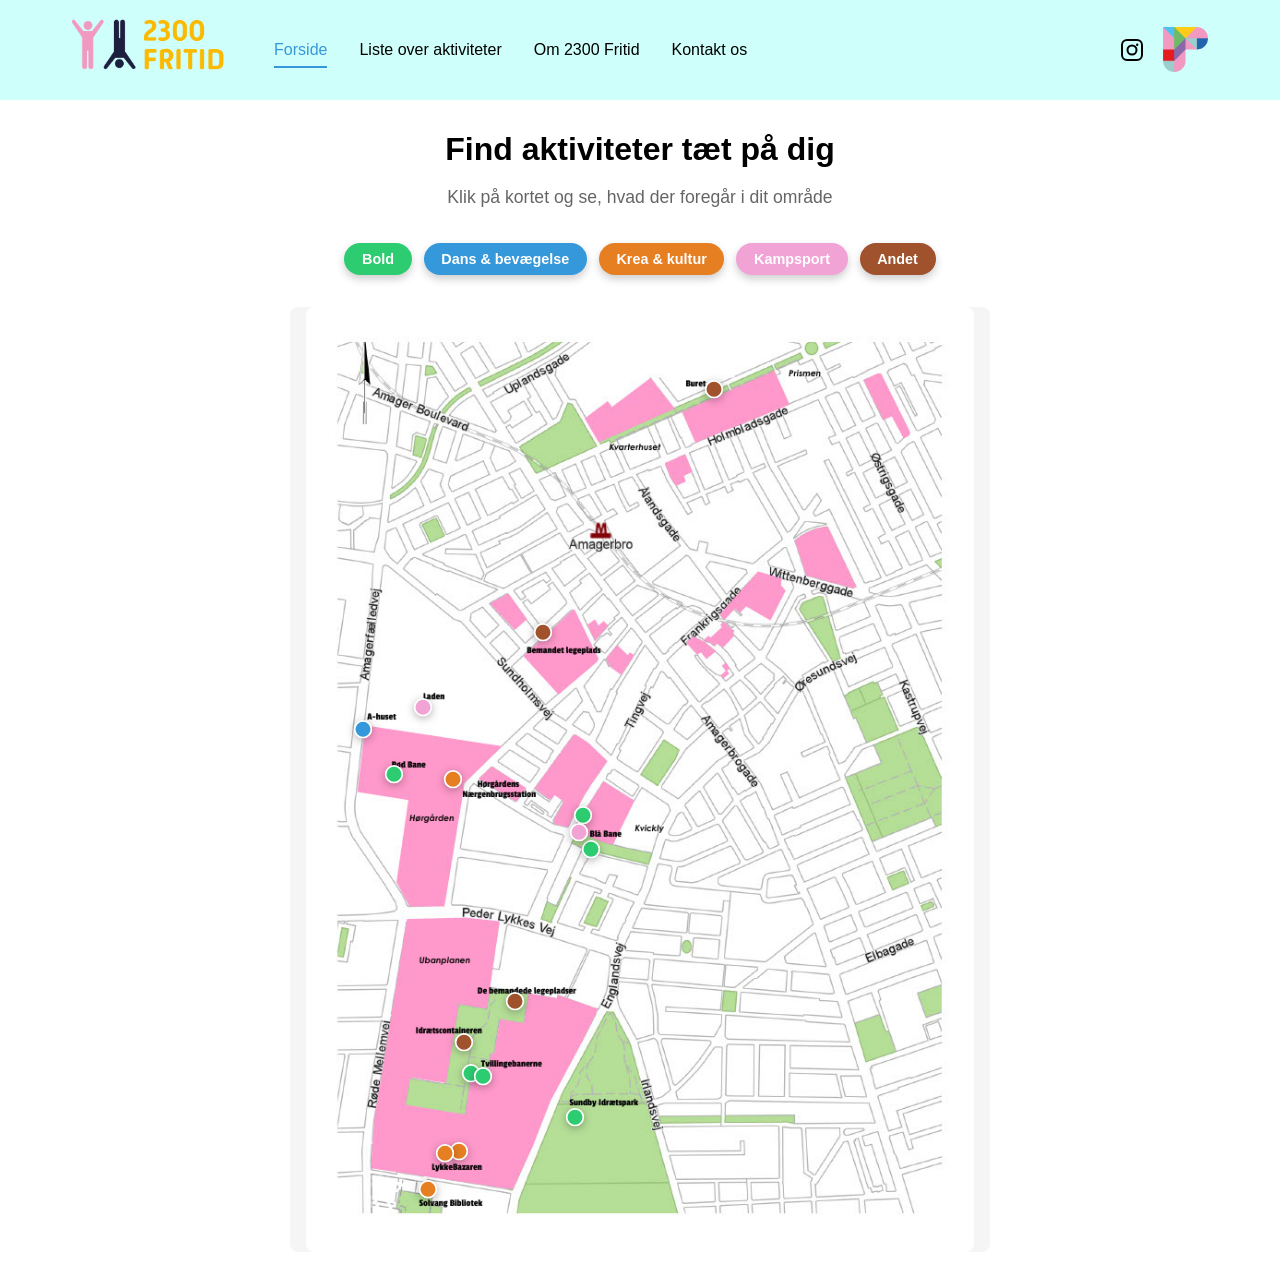
==== index.html @ 0fa1263b "Correct spacing in 'Om 2300Fritid' link" ====
<!DOCTYPE html>
<html lang="da">
<head>
    <meta charset="UTF-8">
    <meta name="viewport" content="width=device-width, initial-scale=1.0">
    <title>2300 Fritid - Forside</title>
    <link rel="stylesheet" href="style/header.css">
    <link rel="stylesheet" href="style/map.css">
</head>
<body>
    <!-- Header -->
    <header class="header">
        <div class="header-container">
            <div class="logo">
                <img src="billeder/2300 fritid logo.png" alt="2300 Fritid Logo">
            </div>
            <nav class="navigation">
                <ul class="nav-list">
                    <li><a href="index.html" class="nav-link active">Forside</a></li>
                    <li><a href="liste.html" class="nav-link">Liste over aktiviteter</a></li>
                    <li><a href="om.html" class="nav-link">Om 2300 Fritid</a></li>
                    <li><a href="kontakt.html" class="nav-link">Kontakt os</a></li>
                </ul>
            </nav>
            <div class="header-icons">
                <a href="https://www.instagram.com/amagerplanen/" target="_blank" rel="noopener noreferrer" class="icon-link instagram-icon" aria-label="Følg os på Instagram">
                    <svg viewBox="0 0 24 24" width="24" height="24" fill="none" xmlns="http://www.w3.org/2000/svg">
                        <rect x="2" y="2" width="20" height="20" rx="5" stroke="currentColor" stroke-width="2"/>
                        <circle cx="12" cy="12" r="4.5" stroke="currentColor" stroke-width="2"/>
                        <circle cx="17.2" cy="6.8" r="1.2" fill="currentColor"/>
                    </svg>
                </a>
                <a href="https://amagerplanen.dk/" target="_blank" rel="noopener noreferrer" class="icon-link org-logo-link" aria-label="Besøg Amagerplanens hjemmeside">
                    <img src="billeder/Logo Amagerplanen uden tekst_lille.png" alt="Amagerplanen Logo">
                </a>
            </div>
        </div>
    </header>
    <!-- Main Content -->
    <main>
        <section class="hero">
            <h1>Find aktiviteter tæt på dig</h1>
            <p>Klik på kortet og se, hvad der foregår i dit område</p>
        </section>
        <!-- Filter Buttons -->
        <div id="filter-buttons"></div>
        <!-- Map Container with Image -->
        <div id="map-container">
            <img id="map-image" src="billeder/Kort med navne.png" alt="Kort over Amagerplanen">
        </div>
       
    </main>
    <!-- Load data and scripts -->
    <script src="data/activities.js"></script>
    <script src="js/map.js"></script>
</body>
</html>
---- style/header.css ----
/* ===========================
   Header Styling
   =========================== */
* {
    margin: 0;
    padding: 0;
    box-sizing: border-box;
}
body {
    font-family: 'Segoe UI', Tahoma, Geneva, Verdana, sans-serif;
    line-height: 1.6;
    color: #000000;
}
/* Header */
.header {
    background-color: #CFFFFA;
    position: sticky;
    top: 0;
    z-index: 100;
}
.header-container {
    max-width: 1200px;
    margin: 0 auto;
    display: flex;
    align-items: center;
    justify-content: space-between;
    padding: 1rem 2rem;
}
/* Logo */
.logo img {
    height: 60px;
    width: auto;
    object-fit: contain;
}
/* Navigation */
.navigation {
    flex: 1;
    margin-left: 3rem;
    text-align: right;
}
.nav-list {
    display: flex;
    list-style: none;
    gap: 2rem;
}
.nav-link {
    text-decoration: none;
    color: #000000;
    font-size: 1rem;
    font-weight: 500;
    transition: color 0.3s ease, border-bottom 0.3s ease;
    padding-bottom: 0.5rem;
    border-bottom: 2px solid transparent;
}
.nav-link:hover {
    color: #3498db;
    border-bottom-color: #3498db;
}
.nav-link.active {
    color: #3498db;
    border-bottom-color: #3498db;
}
/* Header Icons (Instagram + Organisationslogo) */
.header-icons {
    display: flex;
    align-items: center;
    gap: 16px;
}
.icon-link {
    display: flex;
    align-items: center;
    justify-content: center;
    text-decoration: none;
    transition: opacity 0.2s ease, transform 0.2s ease;
}
.icon-link:hover {
    opacity: 0.75;
    transform: scale(1.05);
}
.instagram-icon {
    color: #000000;
    width: 30px;
    height: 30px;
}
.org-logo-link img {
    height: 45px;
    width: auto;
    object-fit: contain;
    display: block;
}
/* Hero Section */
.hero {
    color: black;
    text-align: center;
    padding: 1.5rem 2rem;
}
.hero h1 {
    font-size: 2rem;
    font-weight: 600;
    margin: 0 0 0.5rem 0;
}
.hero p {
    font-size: 1.1rem;
    color: #555;
    opacity: 0.9;
    margin: 0;
}

/* Responsive Design */
@media (max-width: 768px) {
    .header-container {
        flex-direction: column;
        gap: 0.5rem;
        padding: 1rem;
    }
    .navigation {
        margin-left: 0;
        width: 100%;
    }
    .nav-list {
        flex-direction: column;
        gap: 0.5rem;
    }
    .nav-link {
        display: block;
        padding: 0.75rem 1rem;
        text-align: center;
    }
    .header-icons {
        justify-content: center;
        margin-top: 0.5rem;
    }
    .hero h1 {
        font-size: 1.8rem;
    }
    .hero p {
        font-size: 1rem;
    }
}
---- style/map.css ----
/* ===========================
   Map Styling (Aktiviteter på kort)
   =========================== */

/* ===== FILTER BUTTONS ===== */

#filter-buttons {
  display: flex;
  gap: 0.75rem;
  justify-content: center;
  flex-wrap: wrap;
  margin: 0.5rem auto 2rem auto;
  padding: 0 1rem;
  max-width: 1000px;
}

.filter-button {
  padding: 0.5rem 1.1rem;
  border: none;
  border-radius: 50px;
  font-size: 0.9rem;
  font-weight: 700;
  cursor: pointer;
  transition: all 0.3s ease;
  color: white;
  opacity: 1;
  transform: scale(1);
  box-shadow: 0 4px 8px rgba(0, 0, 0, 0.2);
}

/* Kategori-specifikke farver */
.filter-button.bold {
  background-color: #2ecc71;
}

.filter-button.dans-bevægelse {
  background-color: #3498db;
}

.filter-button.krea-kultur {
  background-color: #e67e22;
}

.filter-button.kampsport {
  background-color: #f1a3d6;
}

.filter-button.andet {
  background-color: #a0522d;
}

/* Ikke-aktiv tilstand (fravalgt filter) */
.filter-button:not(.active) {
  opacity: 0.45;
  transform: scale(0.94);
  box-shadow: none;
}

.filter-button.active:hover {
  transform: scale(1.05);
}

.filter-button:hover:not(.active) {
  opacity: 0.7;
}

/* ===== MAP CONTAINER ===== */

#map-container {
  position: relative;
  width: 100%;
  max-width: 700px;
  margin: 2rem auto;
  padding: 0 1rem;
  background-color: #f5f5f5;
  border-radius: 8px;
  overflow: hidden;
}

#map-image {
  display: block;
  width: 100%;
  height: auto;
  border-radius: 8px;
}

/* ===== MAP PINS ===== */

.map-pin {
  position: absolute;
  transform: translate(-50%, -50%);
  cursor: pointer;
  transition: all 0.3s ease;
  z-index: 10;
}

.map-pin.hidden {
  display: none;
}

.map-pin:hover {
  transform: translate(-50%, -50%) scale(1.2);
  z-index: 20;
}

.pin-icon {
  filter: drop-shadow(0 2px 4px rgba(0, 0, 0, 0.3));
}

/* Pin-farver baseret på kategori */
.map-pin.bold {
  color: #2ecc71; /* Grøn */
}

.map-pin.dans-bevægelse {
  color: #3498db; /* Blå */
}

.map-pin.krea-kultur {
  color: #e67e22; /* Orange */
}

.map-pin.kampsport {
  color: #f1a3d6; /* Lyserosa */
}

.map-pin.andet {
  color: #a0522d; /* Brun */
}

/* ===== POPUP ===== */

.activity-popup {
  position: fixed;
  top: 0;
  left: 0;
  width: 100%;
  height: 100%;
  background-color: rgba(0, 0, 0, 0.6);
  display: flex;
  align-items: center;
  justify-content: center;
  z-index: 1000;
  animation: fadeIn 0.3s ease;
}

@keyframes fadeIn {
  from {
    opacity: 0;
  }
  to {
    opacity: 1;
  }
}

.popup-content {
  background-color: white;
  border-radius: 12px;
  padding: 2rem;
  max-width: 500px;
  width: 90%;
  box-shadow: 0 8px 32px rgba(0, 0, 0, 0.3);
  position: relative;
  animation: slideUp 0.3s ease;
}

@keyframes slideUp {
  from {
    transform: translateY(30px);
    opacity: 0;
  }
  to {
    transform: translateY(0);
    opacity: 1;
  }
}

.popup-close {
  position: absolute;
  top: 1rem;
  right: 1rem;
  background: none;
  border: none;
  font-size: 2rem;
  cursor: pointer;
  color: #999;
  transition: color 0.3s ease;
  width: 40px;
  height: 40px;
  display: flex;
  align-items: center;
  justify-content: center;
}

.popup-close:hover {
  color: #333;
}

.popup-header {
  display: flex;
  align-items: center;
  gap: 1rem;
  margin-bottom: 1.5rem;
  padding-bottom: 1rem;
  border-bottom: 2px solid #eee;
}

.popup-header h3 {
  margin: 0;
  font-size: 1.5rem;
  flex: 1;
}

.popup-badge {
  display: inline-block;
  padding: 0.5rem 1rem;
  border-radius: 20px;
  color: white;
  font-size: 0.85rem;
  font-weight: 600;
  white-space: nowrap;
}

/* Badge-farver baseret på kategori */
.popup-badge.bold {
  background-color: #2ecc71;
}

.popup-badge.dans-bevægelse {
  background-color: #3498db;
}

.popup-badge.krea-kultur {
  background-color: #e67e22;
}

.popup-badge.kampsport {
  background-color: #f1a3d6;
}

.popup-badge.andet {
  background-color: #a0522d;
}

.popup-body {
  font-size: 0.95rem;
  line-height: 1.8;
}

.popup-row {
  margin: 0.75rem 0;
}

.popup-row strong {
  display: block;
  color: #333;
  margin-bottom: 0.3rem;
}

/* ===== RESPONSIVE ===== */

@media (max-width: 768px) {
  #filter-buttons {
    gap: 0.5rem;
    margin: 0.5rem auto 1.5rem auto;
  }

  .filter-button {
    padding: 0.45rem 0.9rem;
    font-size: 0.85rem;
  }

  .popup-content {
    padding: 1.5rem;
  }

  .popup-header h3 {
    font-size: 1.2rem;
  }

  .popup-badge {
    font-size: 0.75rem;
    padding: 0.4rem 0.8rem;
  }

  .popup-body {
    font-size: 0.9rem;
  }

  .map-pin {
    transform: translate(-50%, -50%) scale(0.9);
  }

  .map-pin:hover {
    transform: translate(-50%, -50%) scale(1);
  }
}

@media (max-width: 480px) {
  #filter-buttons {
    gap: 0.3rem;
  }

  .filter-button {
    padding: 0.4rem 0.75rem;
    font-size: 0.75rem;
    min-width: 80px;
  }

  .popup-content {
    width: 95%;
    padding: 1rem;
  }

  .popup-close {
    width: 32px;
    height: 32px;
    font-size: 1.5rem;
  }
}
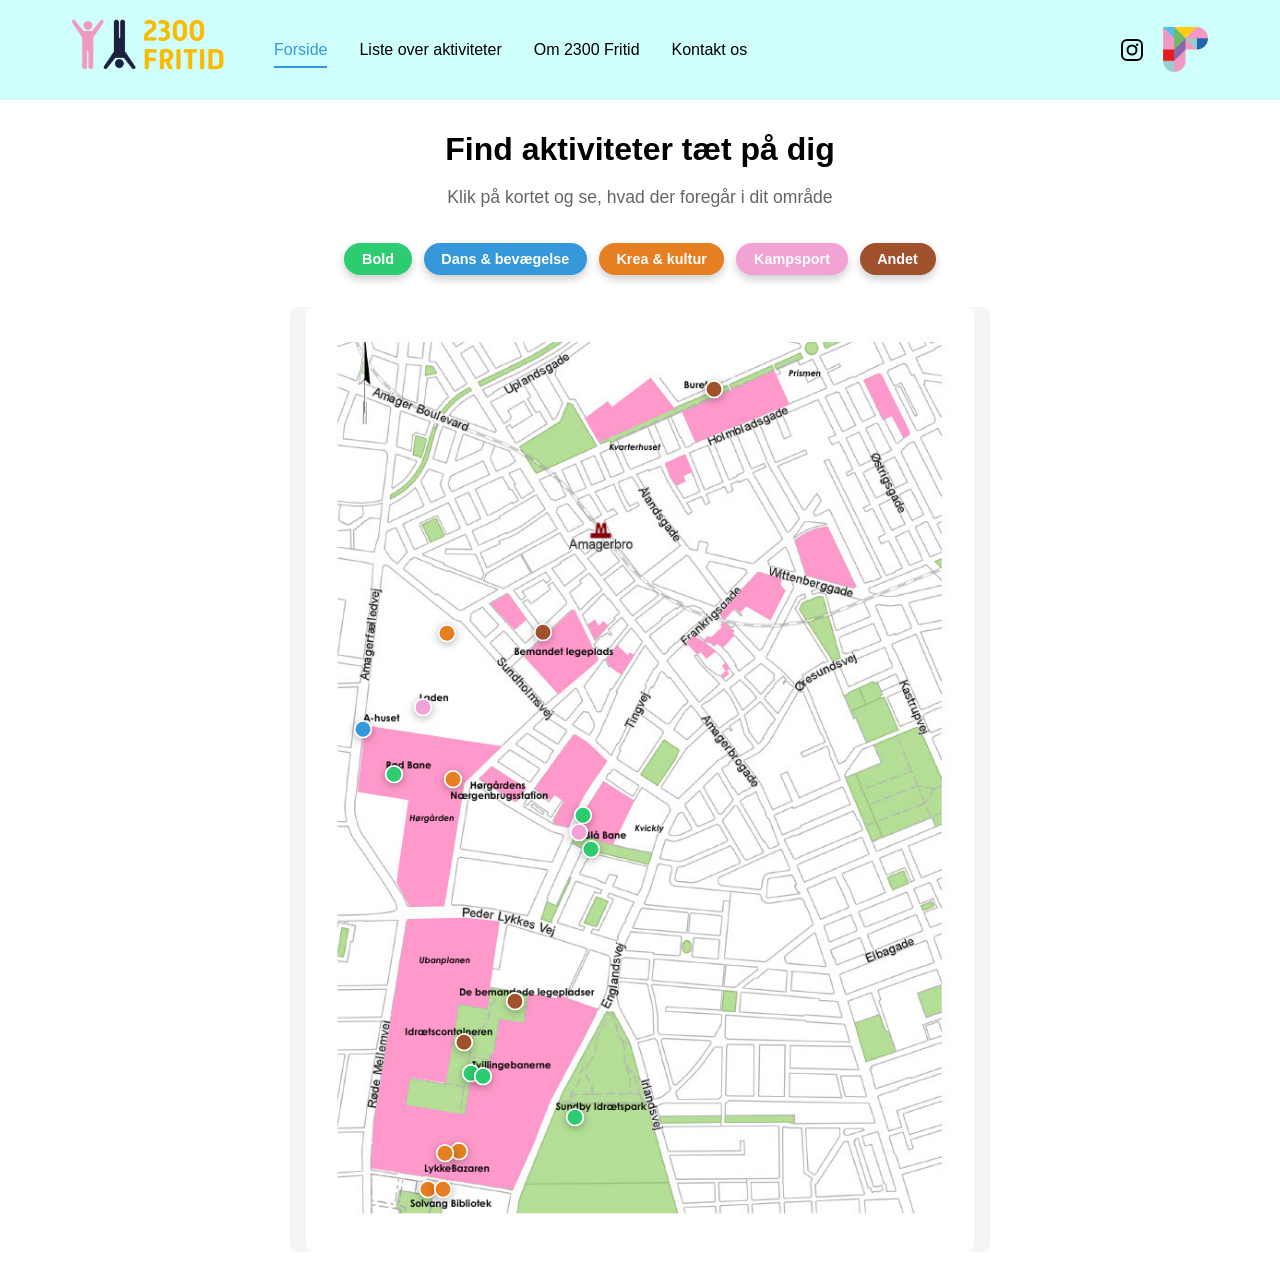
==== commit 82b002ab: "Update map image source in index.html" ====
--- a/index.html
+++ b/index.html
@@ -46,7 +46,7 @@
         <div id="filter-buttons"></div>
         <!-- Map Container with Image -->
         <div id="map-container">
-            <img id="map-image" src="billeder/Kort med navne.png" alt="Kort over Amagerplanen">
+            <img id="map-image" src="billeder/Kort med navne (1).png" alt="Kort over Amagerplanen">
         </div>
        
     </main>
--- a/style/map.css
+++ b/style/map.css
@@ -126,6 +126,25 @@
 
 .map-pin.andet {
   color: #a0522d; /* Brun */
+}
+
+/* ===== FAKTABOKS (under kortet, centreret) ===== */
+
+.fact-box {
+  max-width: 700px;
+  margin: 0 auto 2rem auto;
+  padding: 1rem 1.5rem;
+  background-color: #f0f9f8;
+  border-left: 4px solid #3498db;
+  border-radius: 8px;
+  text-align: center;
+}
+
+.fact-box p {
+  margin: 0;
+  font-size: 1rem;
+  color: #333;
+  line-height: 1.6;
 }
 
 /* ===== POPUP ===== */
@@ -249,6 +268,8 @@
 
 .popup-row {
   margin: 0.75rem 0;
+  overflow-wrap: anywhere;
+  word-break: break-word;
 }
 
 .popup-row strong {
@@ -257,6 +278,16 @@
   margin-bottom: 0.3rem;
 }
 
+.contact-link-inline {
+  color: #3498db;
+  text-decoration: underline;
+  font-weight: 600;
+}
+
+.contact-link-inline:hover {
+  color: #2980b9;
+}
+
 /* ===== RESPONSIVE ===== */
 
 @media (max-width: 768px) {
@@ -270,6 +301,15 @@
     font-size: 0.85rem;
   }
 
+  .fact-box {
+    margin: 0 auto 1.5rem auto;
+    padding: 0.85rem 1.1rem;
+  }
+
+  .fact-box p {
+    font-size: 0.9rem;
+  }
+
   .popup-content {
     padding: 1.5rem;
   }
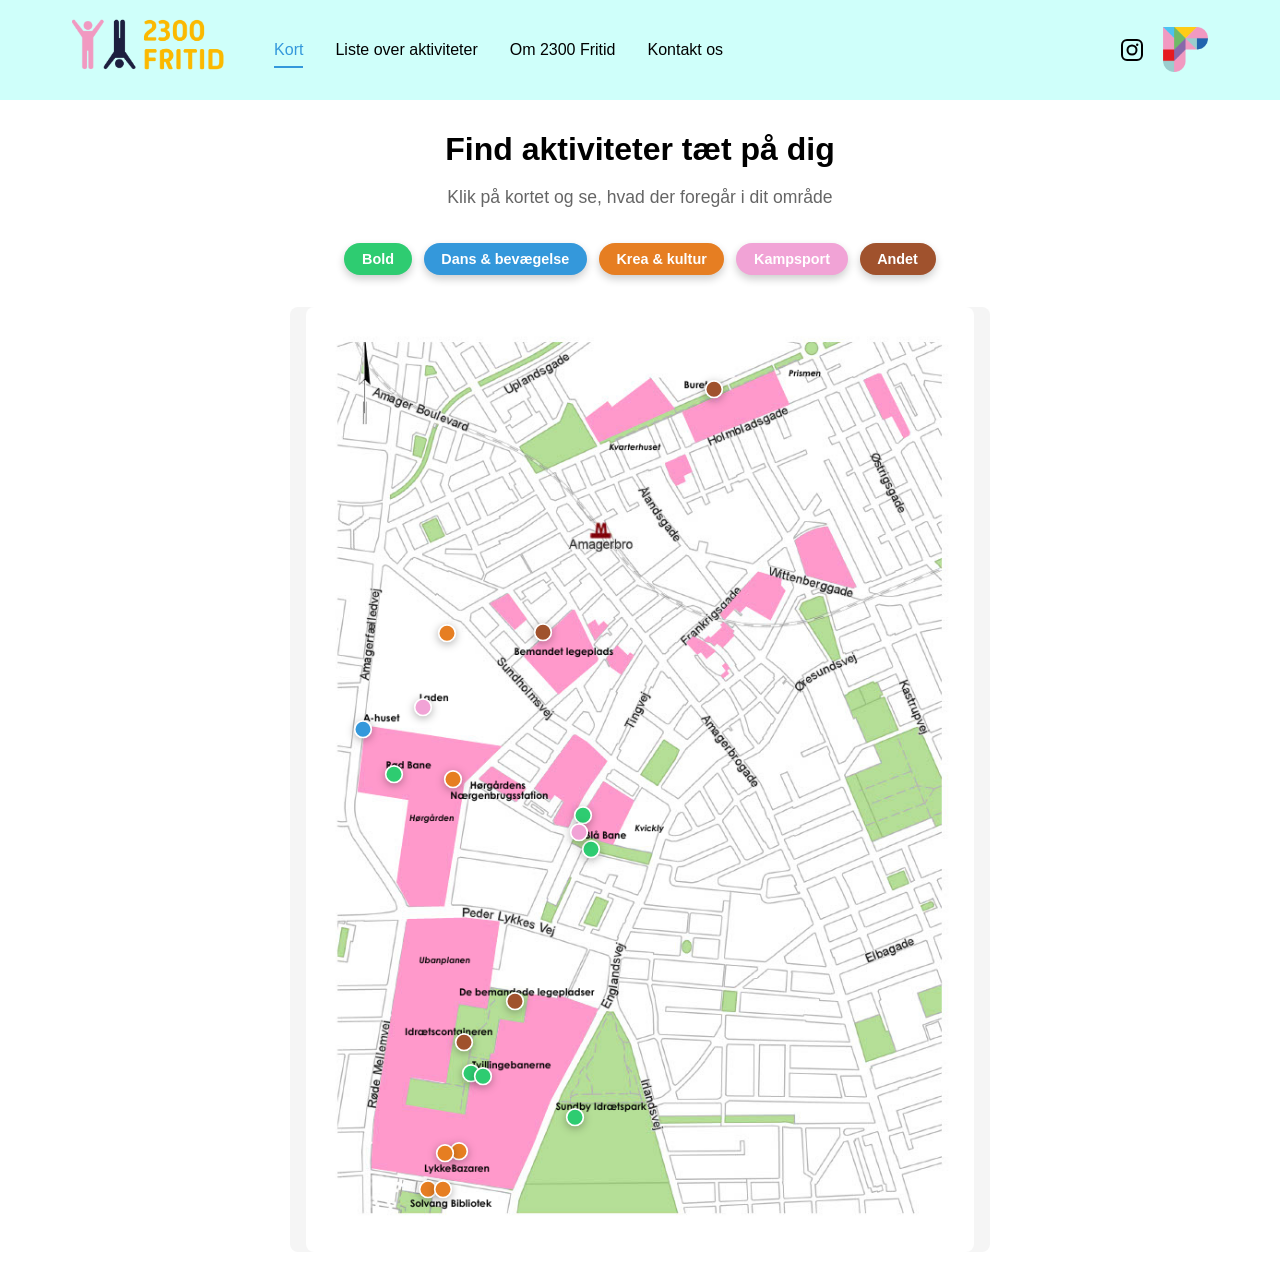
==== commit fb580b96: "Change active navigation link from 'Forside' to 'Kort'" ====
--- a/index.html
+++ b/index.html
@@ -11,12 +11,12 @@
     <!-- Header -->
     <header class="header">
         <div class="header-container">
-            <div class="logo">
+            <a href="index.html" class="logo">
                 <img src="billeder/2300 fritid logo.png" alt="2300 Fritid Logo">
-            </div>
+            </a>
             <nav class="navigation">
                 <ul class="nav-list">
-                    <li><a href="index.html" class="nav-link active">Forside</a></li>
+                    <li><a href="index.html" class="nav-link active">Kort</a></li>
                     <li><a href="liste.html" class="nav-link">Liste over aktiviteter</a></li>
                     <li><a href="om.html" class="nav-link">Om 2300 Fritid</a></li>
                     <li><a href="kontakt.html" class="nav-link">Kontakt os</a></li>
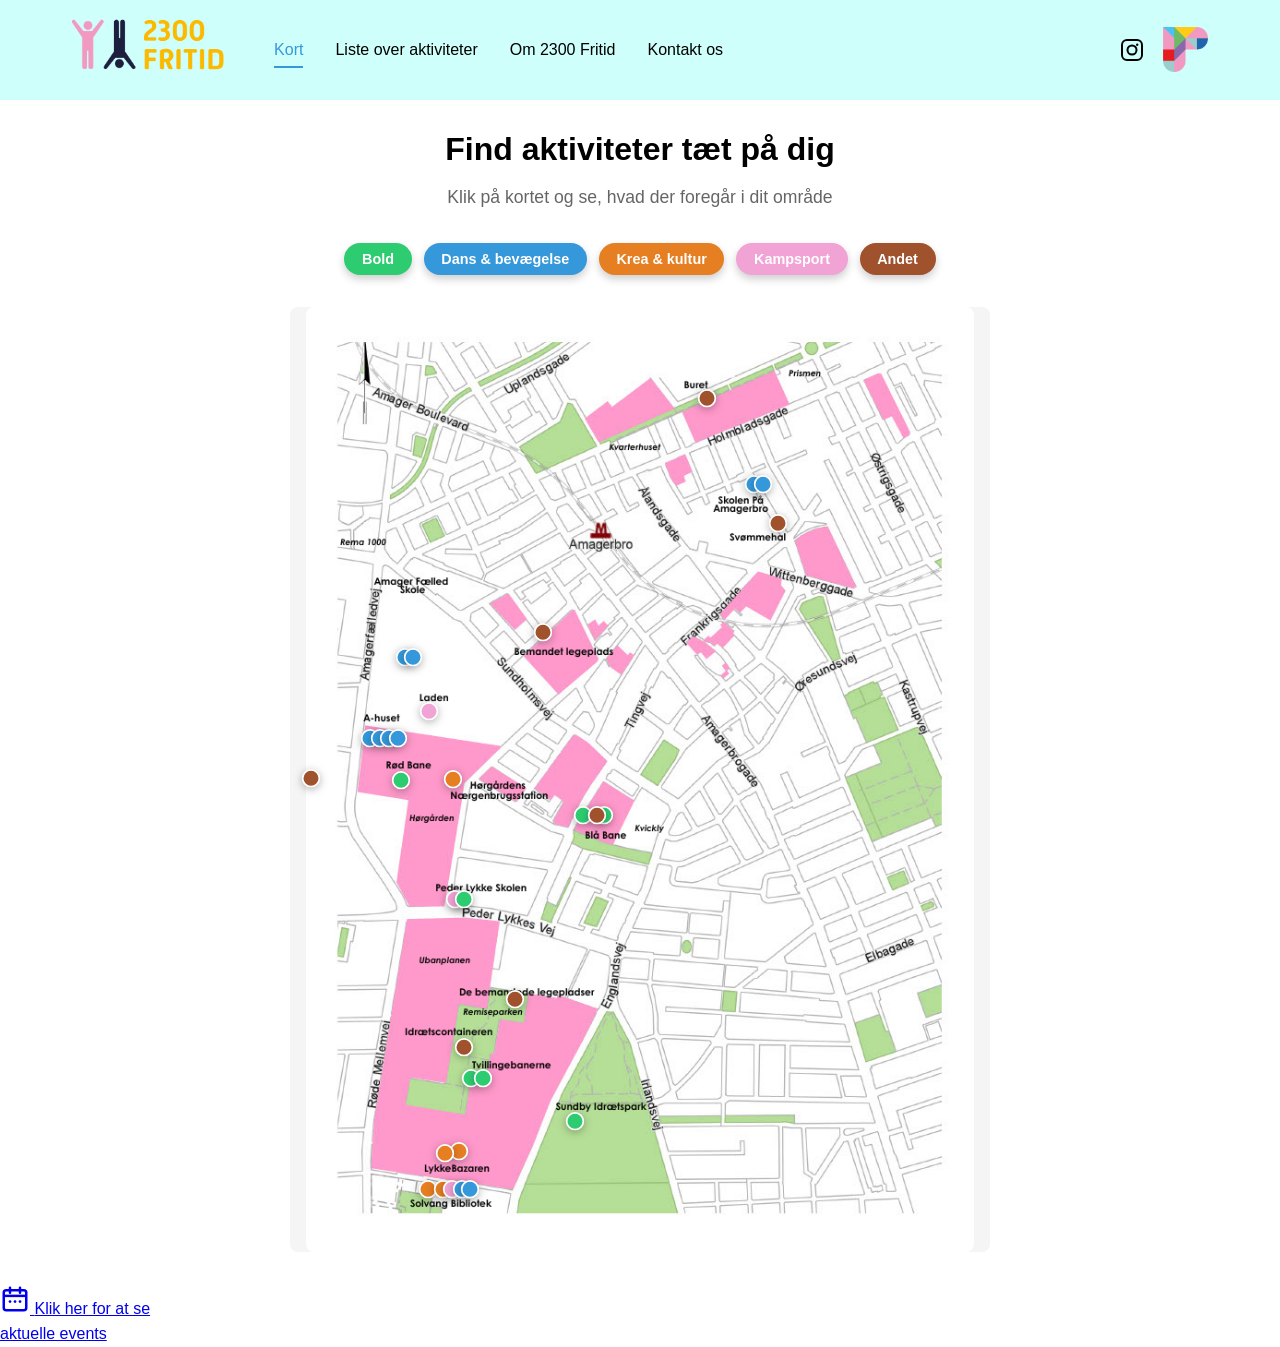
==== commit 9349f35e: "Refactor map container and add events button" ====
--- a/index.html
+++ b/index.html
@@ -44,11 +44,23 @@
         </section>
         <!-- Filter Buttons -->
         <div id="filter-buttons"></div>
-        <!-- Map Container with Image -->
-        <div id="map-container">
-            <img id="map-image" src="billeder/Kort med navne (1).png" alt="Kort over Amagerplanen">
+        <!-- Map Container with Image + Events-knap -->
+        <div id="map-wrapper">
+            <div id="map-container">
+                <img id="map-image" src="billeder/Kort med navne (1).png" alt="Kort over Amagerplanen">
+            </div>
+            <a href="events.html" class="events-button">
+                <svg viewBox="0 0 24 24" width="30" height="30" fill="none" xmlns="http://www.w3.org/2000/svg">
+                    <rect x="3" y="5" width="18" height="16" rx="2" stroke="currentColor" stroke-width="2"/>
+                    <path d="M3 9.5h18" stroke="currentColor" stroke-width="2"/>
+                    <path d="M8 3v4M16 3v4" stroke="currentColor" stroke-width="2" stroke-linecap="round"/>
+                    <circle cx="8" cy="14" r="1.1" fill="currentColor"/>
+                    <circle cx="12" cy="14" r="1.1" fill="currentColor"/>
+                    <circle cx="16" cy="14" r="1.1" fill="currentColor"/>
+                </svg>
+                <span>Klik her for at se<br>aktuelle events</span>
+            </a>
         </div>
-       
     </main>
     <!-- Load data and scripts -->
     <script src="data/activities.js"></script>
--- a/style/header.css
+++ b/style/header.css
@@ -108,10 +108,15 @@
 
 /* Responsive Design */
 @media (max-width: 768px) {
+    /* Disable sticky header on small screens so it doesn't cover content */
+    .header {
+        position: static;
+    }
+
     .header-container {
         flex-direction: column;
         gap: 0.5rem;
-        padding: 1rem;
+        padding: 0.5rem 1rem;
     }
     .navigation {
         margin-left: 0;
@@ -123,12 +128,23 @@
     }
     .nav-link {
         display: block;
-        padding: 0.75rem 1rem;
+        padding: 0.5rem 0.75rem;
         text-align: center;
     }
     .header-icons {
         justify-content: center;
         margin-top: 0.5rem;
+        gap: 8px;
+    }
+
+    /* Reduce logo and icon sizes on mobile so header uses less vertical space */
+    .logo img { height: 40px; }
+    .org-logo-link img { height: 32px; }
+    .instagram-icon { width: 24px; height: 24px; }
+
+    /* Make hero more compact on mobile so content appears sooner */
+    .hero {
+        padding: 1rem;
     }
     .hero h1 {
         font-size: 1.8rem;
--- a/style/map.css
+++ b/style/map.css
@@ -217,17 +217,28 @@
 
 .popup-header {
   display: flex;
-  align-items: center;
-  gap: 1rem;
+  flex-direction: column;
+  align-items: flex-start;
+  gap: 0.75rem;
   margin-bottom: 1.5rem;
   padding-bottom: 1rem;
+  padding-right: 2rem;
   border-bottom: 2px solid #eee;
 }
 
 .popup-header h3 {
   margin: 0;
   font-size: 1.5rem;
-  flex: 1;
+}
+
+/* Række med kategori-badge og evt. pris-badge, under titlen */
+.popup-badges {
+  display: flex;
+  flex-direction: row;
+  align-items: center;
+  flex-wrap: wrap;
+  gap: 0.5rem;
+  max-width: 100%;
 }
 
 .popup-badge {
@@ -261,6 +272,26 @@
   background-color: #a0522d;
 }
 
+/* Pris-badge: Gratis (teal) / Kræver betaling (lilla) */
+.price-badge {
+  display: inline-block;
+  padding: 0.4rem 0.9rem;
+  border-radius: 20px;
+  color: white;
+  font-size: 0.8rem;
+  font-weight: 700;
+  white-space: normal;
+  text-align: center;
+}
+
+.price-badge.price-free {
+  background-color: #16a085;
+}
+
+.price-badge.price-paid {
+  background-color: #8e44ad;
+}
+
 .popup-body {
   font-size: 0.95rem;
   line-height: 1.8;
@@ -323,6 +354,11 @@
     padding: 0.4rem 0.8rem;
   }
 
+  .price-badge {
+    font-size: 0.7rem;
+    padding: 0.35rem 0.7rem;
+  }
+
   .popup-body {
     font-size: 0.9rem;
   }
@@ -357,4 +393,8 @@
     height: 32px;
     font-size: 1.5rem;
   }
-}
+
+  .popup-header {
+    padding-right: 0;
+  }
+}
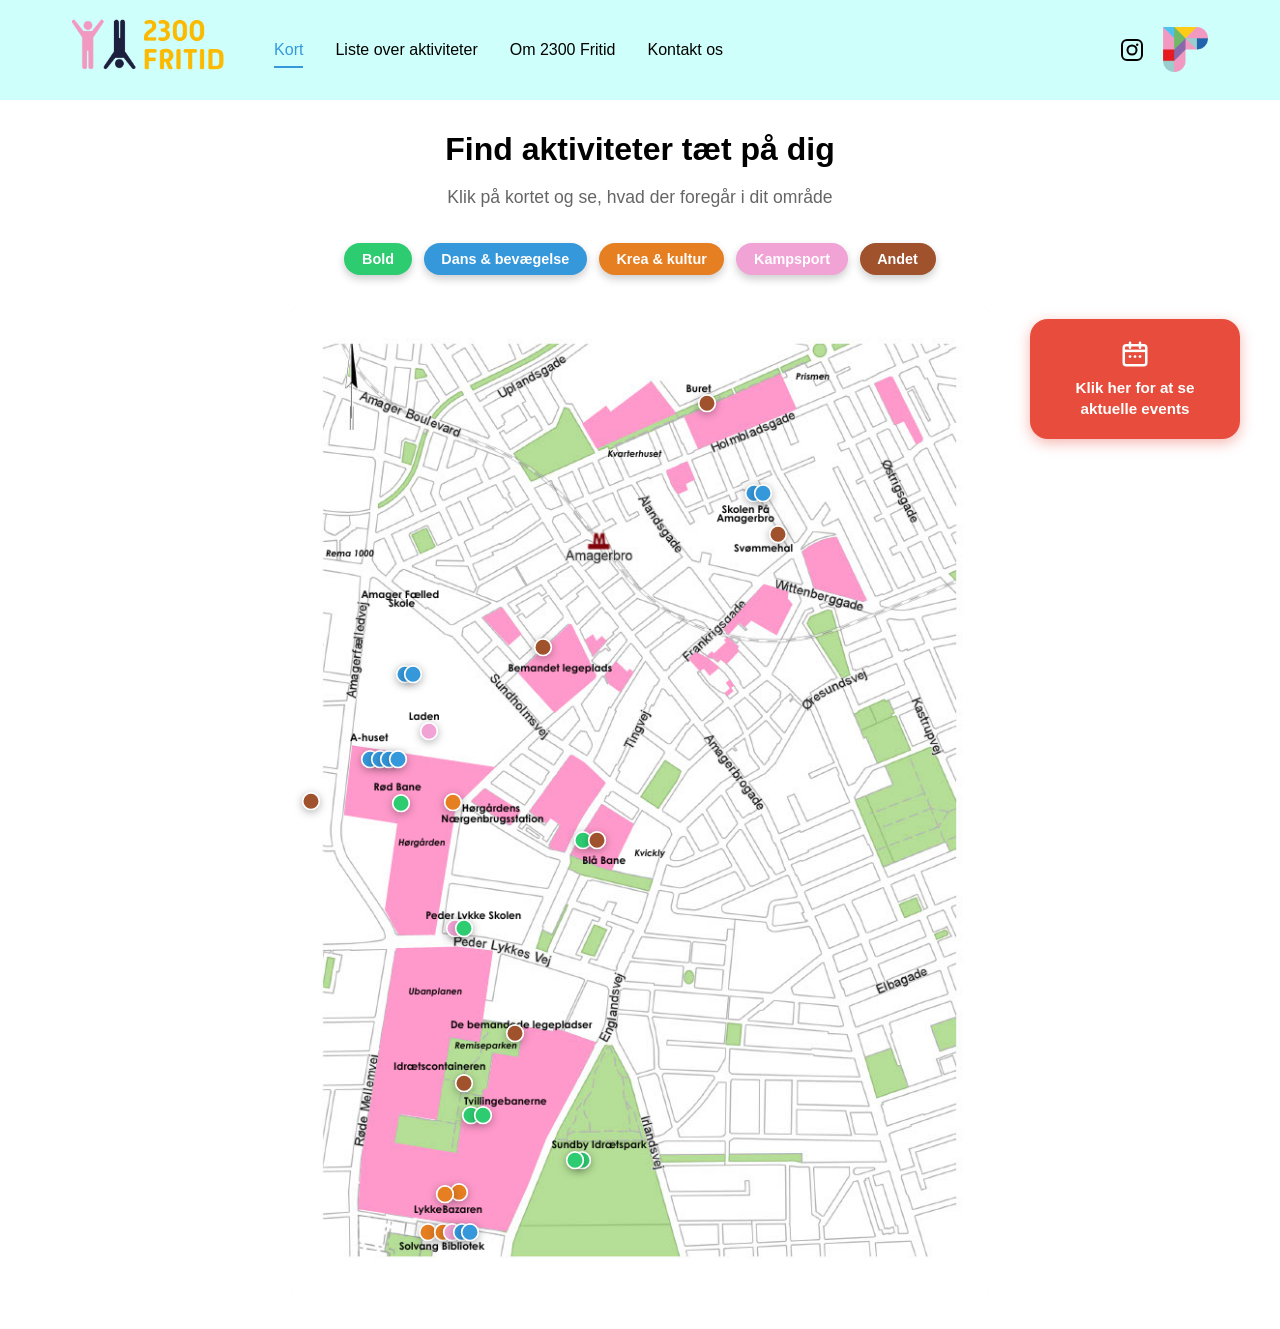
==== commit 5f37f7a1: "Add responsive mobile hamburger navigation for all pages and keep desktop layout unchanged." ====
--- a/index.html
+++ b/index.html
@@ -14,7 +14,12 @@
             <a href="index.html" class="logo">
                 <img src="billeder/2300 fritid logo.png" alt="2300 Fritid Logo">
             </a>
-            <nav class="navigation">
+            <button class="hamburger-menu" id="hamburger-menu" aria-label="Menu" aria-expanded="false">
+                <span></span>
+                <span></span>
+                <span></span>
+            </button>
+            <nav class="navigation" id="navigation">
                 <ul class="nav-list">
                     <li><a href="index.html" class="nav-link active">Kort</a></li>
                     <li><a href="liste.html" class="nav-link">Liste over aktiviteter</a></li>
@@ -65,5 +70,6 @@
     <!-- Load data and scripts -->
     <script src="data/activities.js"></script>
     <script src="js/map.js"></script>
+    <script src="js/hamburger.js"></script>
 </body>
 </html>
--- a/style/header.css
+++ b/style/header.css
@@ -25,6 +25,7 @@
     align-items: center;
     justify-content: space-between;
     padding: 1rem 2rem;
+    position: relative;
 }
 /* Logo */
 .logo img {
@@ -88,6 +89,34 @@
     object-fit: contain;
     display: block;
 }
+/* Hamburger menu */
+.hamburger-menu {
+    display: none;
+    background: transparent;
+    border: none;
+    cursor: pointer;
+    padding: 0.5rem;
+    margin-left: auto;
+    z-index: 101;
+}
+.hamburger-menu span {
+    display: block;
+    width: 28px;
+    height: 3px;
+    margin: 5px 0;
+    background-color: #000;
+    border-radius: 3px;
+    transition: transform 0.3s ease, opacity 0.3s ease;
+}
+.hamburger-menu.active span:nth-child(1) {
+    transform: rotate(45deg) translate(7px, 7px);
+}
+.hamburger-menu.active span:nth-child(2) {
+    opacity: 0;
+}
+.hamburger-menu.active span:nth-child(3) {
+    transform: rotate(-45deg) translate(7px, -7px);
+}
 /* Hero Section */
 .hero {
     color: black;
@@ -114,42 +143,91 @@
     }
 
     .header-container {
-        flex-direction: column;
+        flex-wrap: wrap;
         gap: 0.5rem;
         padding: 0.5rem 1rem;
     }
+
+    .logo {
+        flex: 1;
+    }
+
+    .logo img {
+        height: 46px;
+    }
+
+    .header-icons {
+        justify-content: flex-end;
+        gap: 10px;
+        margin-left: auto;
+    }
+
+    .hamburger-menu {
+        display: block;
+        order: 2;
+    }
+
     .navigation {
+        width: 100%;
+        max-height: 0;
+        overflow: hidden;
         margin-left: 0;
-        width: 100%;
-    }
+        opacity: 0;
+        transition: max-height 0.3s ease, opacity 0.3s ease;
+    }
+
+    .navigation.active {
+        max-height: 420px;
+        opacity: 1;
+    }
+
     .nav-list {
         flex-direction: column;
-        gap: 0.5rem;
-    }
+        gap: 0;
+        width: 100%;
+    }
+
+    .nav-list li {
+        width: 100%;
+    }
+
     .nav-link {
         display: block;
+        padding: 0.75rem 1rem;
+        border-bottom: 1px solid rgba(0, 0, 0, 0.08);
+        text-align: left;
+    }
+
+    .nav-link:hover,
+    .nav-link.active {
+        background-color: rgba(52, 152, 219, 0.06);
+        border-bottom-color: transparent;
+    }
+
+    .header-icons {
+        order: 3;
+    }
+}
+
+@media (max-width: 480px) {
+    .header-container {
         padding: 0.5rem 0.75rem;
-        text-align: center;
-    }
+    }
+
+    .logo img {
+        height: 42px;
+    }
+
     .header-icons {
-        justify-content: center;
-        margin-top: 0.5rem;
         gap: 8px;
     }
 
-    /* Reduce logo and icon sizes on mobile so header uses less vertical space */
-    .logo img { height: 40px; }
-    .org-logo-link img { height: 32px; }
-    .instagram-icon { width: 24px; height: 24px; }
-
-    /* Make hero more compact on mobile so content appears sooner */
-    .hero {
-        padding: 1rem;
-    }
-    .hero h1 {
-        font-size: 1.8rem;
-    }
-    .hero p {
-        font-size: 1rem;
-    }
-}
+    .instagram-icon {
+        width: 24px;
+        height: 24px;
+    }
+
+    .org-logo-link img {
+        height: 35px;
+    }
+}
--- a/style/map.css
+++ b/style/map.css
@@ -64,13 +64,21 @@
   opacity: 0.7;
 }
 
+/* ===== MAP WRAPPER + EVENTS-KNAP ===== */
+
+#map-wrapper {
+  position: relative;
+  max-width: 700px;
+  margin: 2rem auto;
+}
+
 /* ===== MAP CONTAINER ===== */
 
 #map-container {
   position: relative;
   width: 100%;
   max-width: 700px;
-  margin: 2rem auto;
+  margin: 0 auto;
   padding: 0 1rem;
   background-color: #f5f5f5;
   border-radius: 8px;
@@ -82,6 +90,78 @@
   width: 100%;
   height: auto;
   border-radius: 8px;
+}
+
+/* Events-knap: afrundet "kort" i stedet for en pille, så den skiller sig
+   tydeligt ud fra filterknapperne. På mobil/tablet ligger den over 
+   filter-knapperne og kortet (centreret). På desktop positioneres den
+   til højre for kortet med toppen på samme niveau som kortets top. */
+.events-button {
+  display: flex;
+  flex-direction: column;
+  align-items: center;
+  justify-content: center;
+  gap: 0.5rem;
+  width: 210px;
+  margin: 0 auto 2rem auto;
+  padding: 1.25rem 1rem;
+  background-color: #e74c3c;
+  color: white;
+  text-decoration: none;
+  border-radius: 18px;
+  box-shadow: 0 4px 14px rgba(231, 76, 60, 0.4);
+  text-align: center;
+  font-weight: 700;
+  font-size: 0.95rem;
+  line-height: 1.4;
+  animation: events-pulse 2.5s ease-in-out infinite;
+  transition: transform 0.2s ease;
+  order: -1;
+}
+
+.events-button:hover {
+  transform: scale(1.06);
+}
+
+.events-button svg {
+  flex-shrink: 0;
+}
+
+@keyframes events-pulse {
+  0%, 100% {
+    box-shadow: 0 4px 14px rgba(231, 76, 60, 0.4);
+  }
+  50% {
+    box-shadow: 0 4px 22px rgba(231, 76, 60, 0.65);
+  }
+}
+
+/* På brede skærme: flyt knappen ud til højre for kortet, uden at
+   kortet selv flytter sig. Toppen af knappen skal være på samme niveau
+   som toppen af kortet. */
+@media (min-width: 1150px) {
+  #map-wrapper {
+    display: flex;
+    align-items: flex-start;
+    gap: 2.5rem;
+  }
+
+  #map-container {
+    flex: 0 0 auto;
+    margin: 0;
+    padding: 0;
+  }
+
+  .events-button {
+    flex: 0 0 210px;
+    margin: 0;
+    margin-top: 0.75rem;
+    order: 0;
+  }
+
+  .events-button:hover {
+    transform: scale(1.06);
+  }
 }
 
 /* ===== MAP PINS ===== */
@@ -126,25 +206,6 @@
 
 .map-pin.andet {
   color: #a0522d; /* Brun */
-}
-
-/* ===== FAKTABOKS (under kortet, centreret) ===== */
-
-.fact-box {
-  max-width: 700px;
-  margin: 0 auto 2rem auto;
-  padding: 1rem 1.5rem;
-  background-color: #f0f9f8;
-  border-left: 4px solid #3498db;
-  border-radius: 8px;
-  text-align: center;
-}
-
-.fact-box p {
-  margin: 0;
-  font-size: 1rem;
-  color: #333;
-  line-height: 1.6;
 }
 
 /* ===== POPUP ===== */
@@ -332,15 +393,6 @@
     font-size: 0.85rem;
   }
 
-  .fact-box {
-    margin: 0 auto 1.5rem auto;
-    padding: 0.85rem 1.1rem;
-  }
-
-  .fact-box p {
-    font-size: 0.9rem;
-  }
-
   .popup-content {
     padding: 1.5rem;
   }
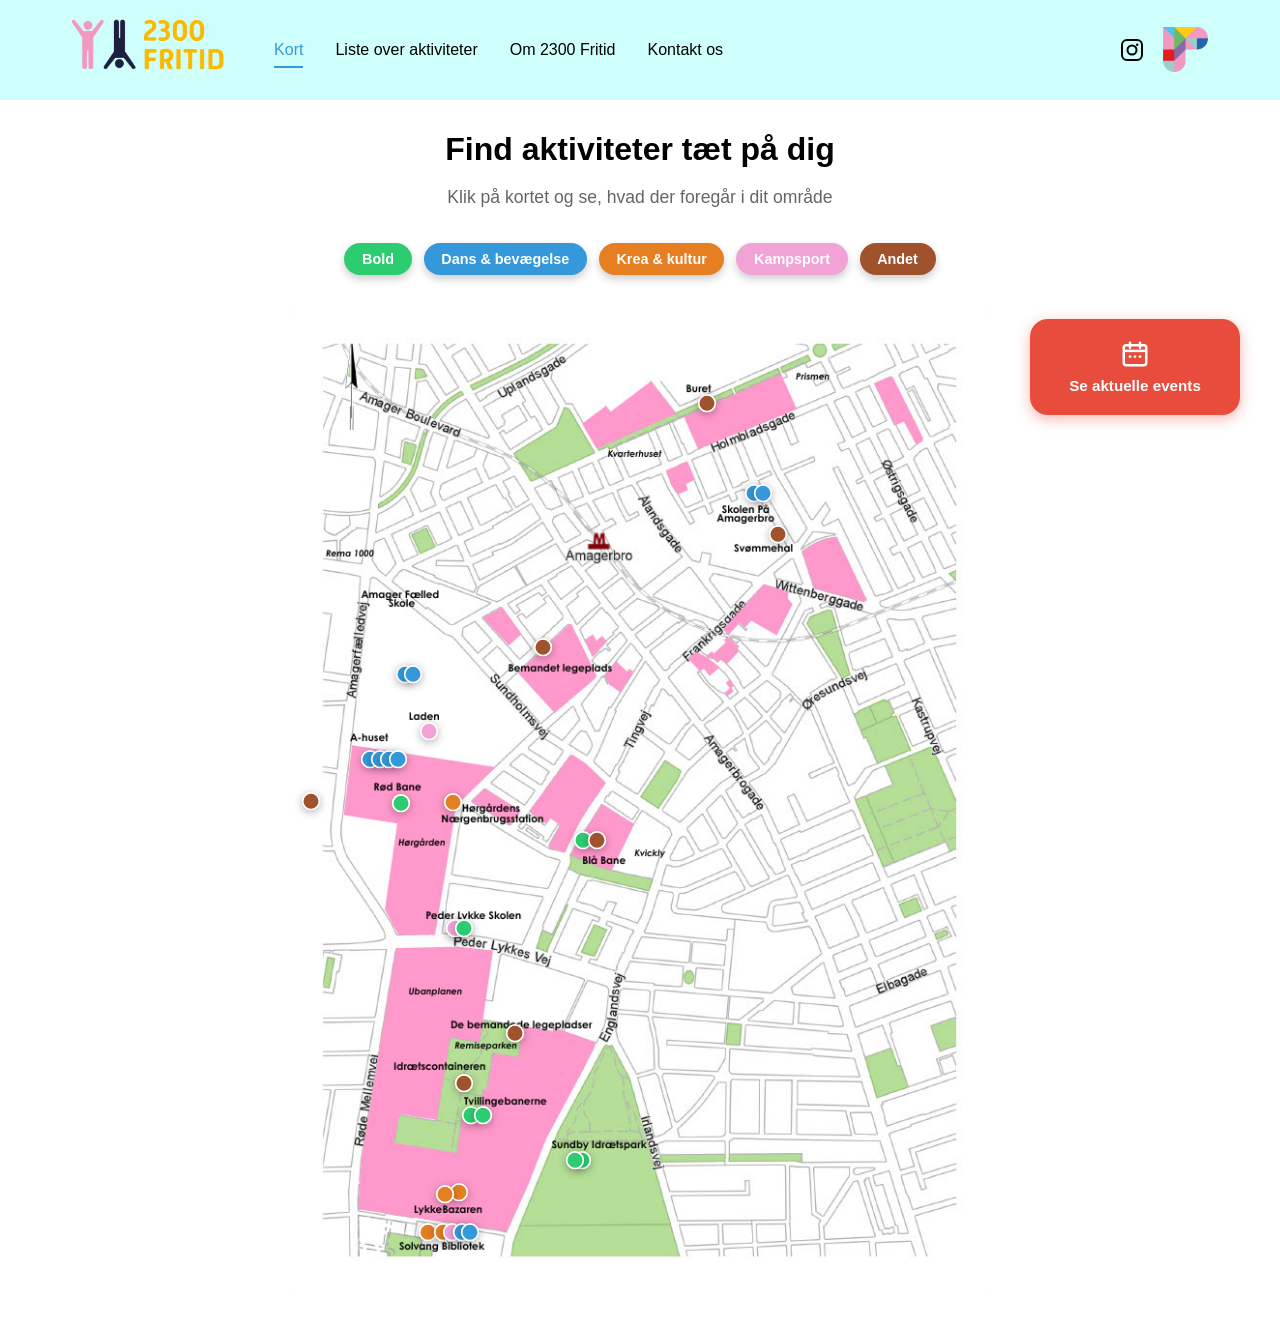
==== commit c35bed61: "Update the mobile events button label to a cleaner, single-line style that matches the new compact d" ====
--- a/index.html
+++ b/index.html
@@ -63,7 +63,7 @@
                     <circle cx="12" cy="14" r="1.1" fill="currentColor"/>
                     <circle cx="16" cy="14" r="1.1" fill="currentColor"/>
                 </svg>
-                <span>Klik her for at se<br>aktuelle events</span>
+                <span>Se aktuelle events</span>
             </a>
         </div>
     </main>
--- a/style/map.css
+++ b/style/map.css
@@ -113,10 +113,16 @@
   text-align: center;
   font-weight: 700;
   font-size: 0.95rem;
-  line-height: 1.4;
+  line-height: 1.2;
   animation: events-pulse 2.5s ease-in-out infinite;
   transition: transform 0.2s ease;
   order: -1;
+}
+
+.events-button span {
+  display: block;
+  max-width: 100%;
+  white-space: normal;
 }
 
 .events-button:hover {
@@ -393,6 +399,18 @@
     font-size: 0.85rem;
   }
 
+  .events-button {
+    width: 160px;
+    padding: 0.9rem 0.75rem;
+    font-size: 0.85rem;
+    gap: 0.4rem;
+  }
+
+  .events-button svg {
+    width: 24px;
+    height: 24px;
+  }
+
   .popup-content {
     padding: 1.5rem;
   }
@@ -435,6 +453,19 @@
     min-width: 80px;
   }
 
+  .events-button {
+    width: 130px;
+    padding: 0.75rem 0.6rem;
+    font-size: 0.75rem;
+    gap: 0.3rem;
+    margin: 0 auto 1.5rem auto;
+  }
+
+  .events-button svg {
+    width: 20px;
+    height: 20px;
+  }
+
   .popup-content {
     width: 95%;
     padding: 1rem;
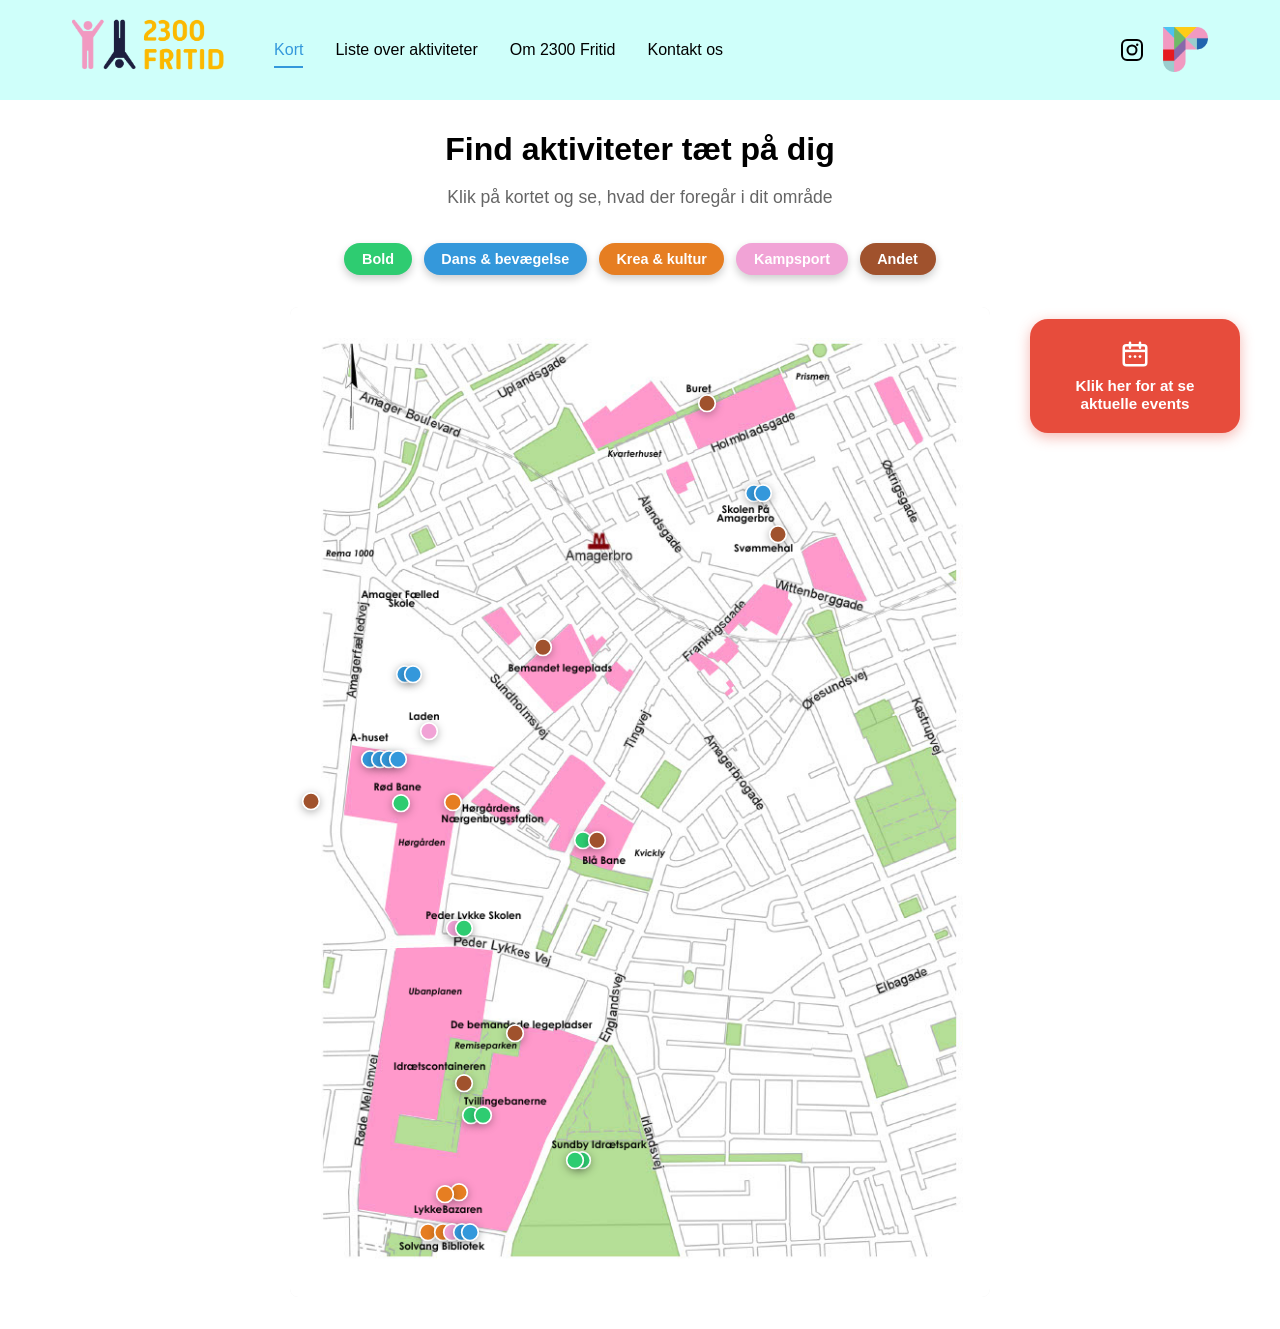
==== commit 1aabe8b4: "Keep the full mobile events CTA text while forcing clean two-line wrapping on small screens" ====
--- a/index.html
+++ b/index.html
@@ -63,7 +63,10 @@
                     <circle cx="12" cy="14" r="1.1" fill="currentColor"/>
                     <circle cx="16" cy="14" r="1.1" fill="currentColor"/>
                 </svg>
-                <span>Se aktuelle events</span>
+                <span class="events-button-text">
+                    <span class="events-button-line">Klik her for at se</span>
+                    <span class="events-button-line">aktuelle events</span>
+                </span>
             </a>
         </div>
     </main>
